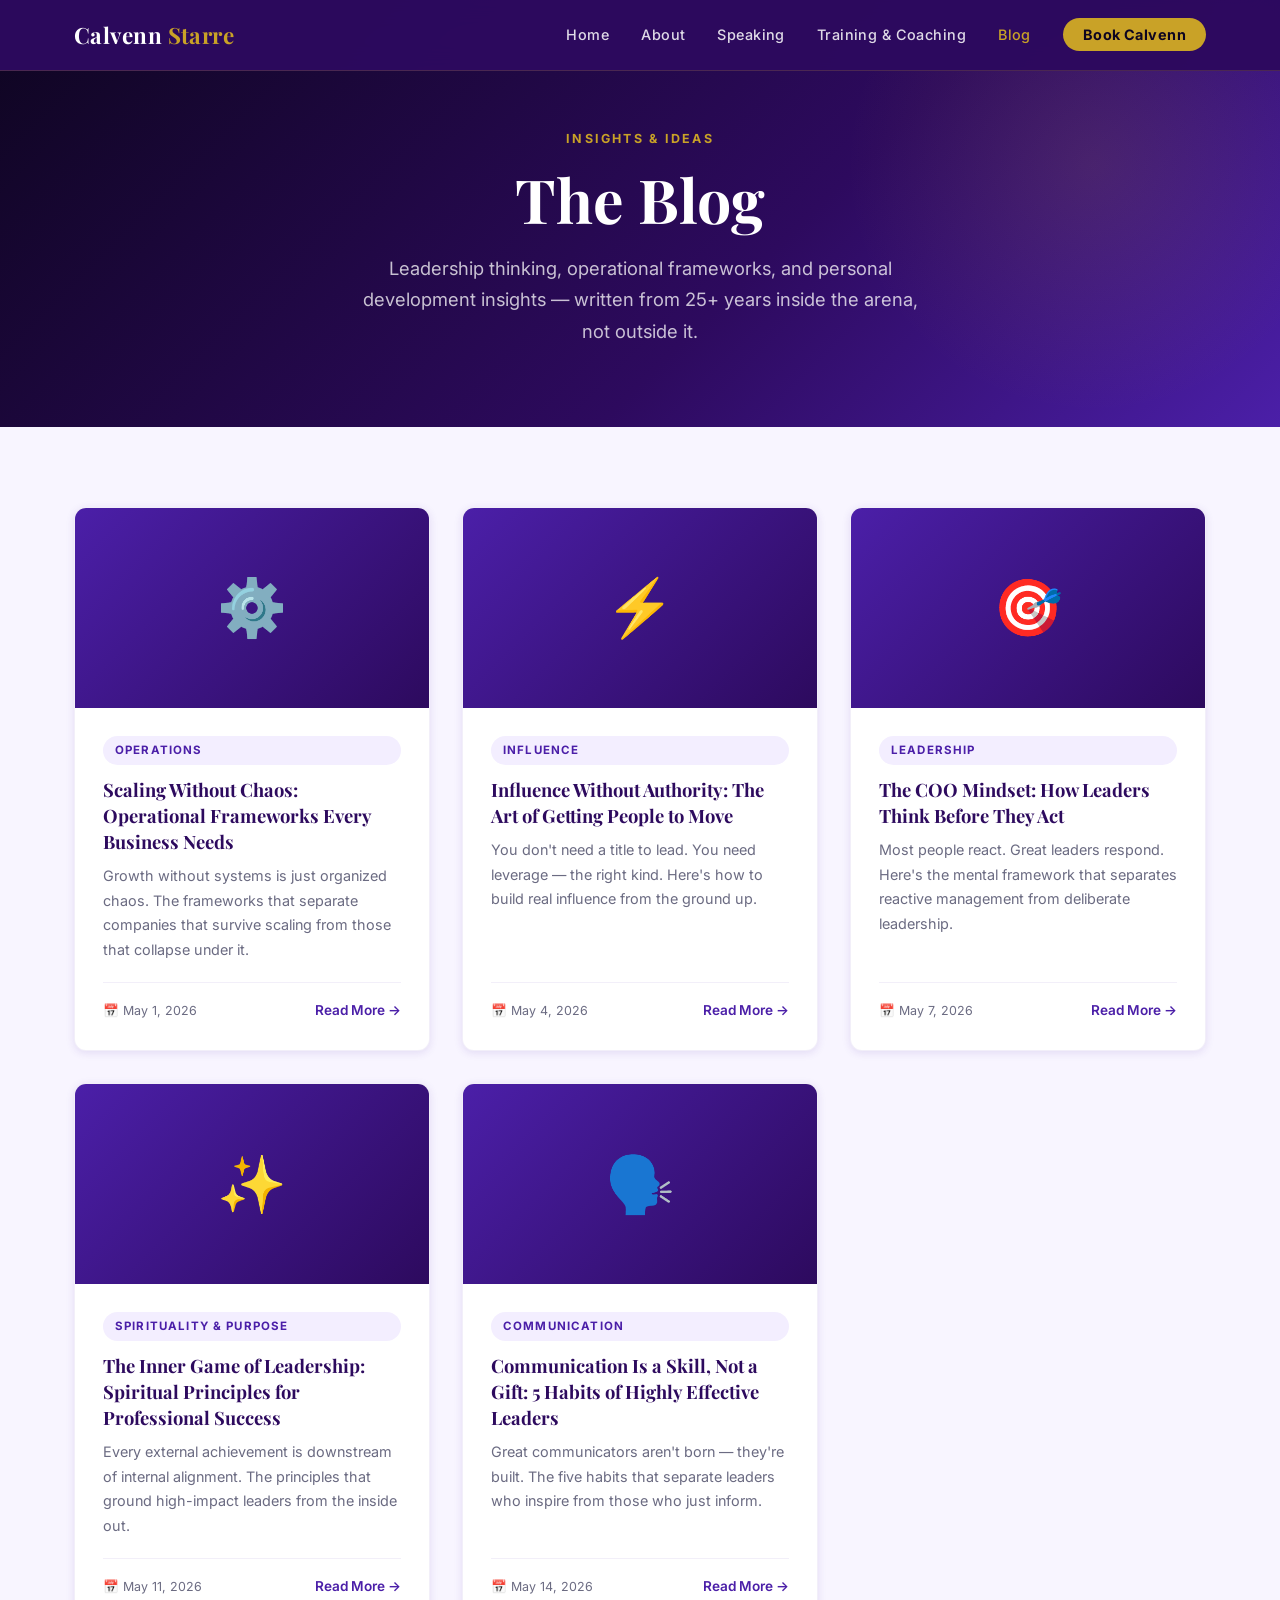
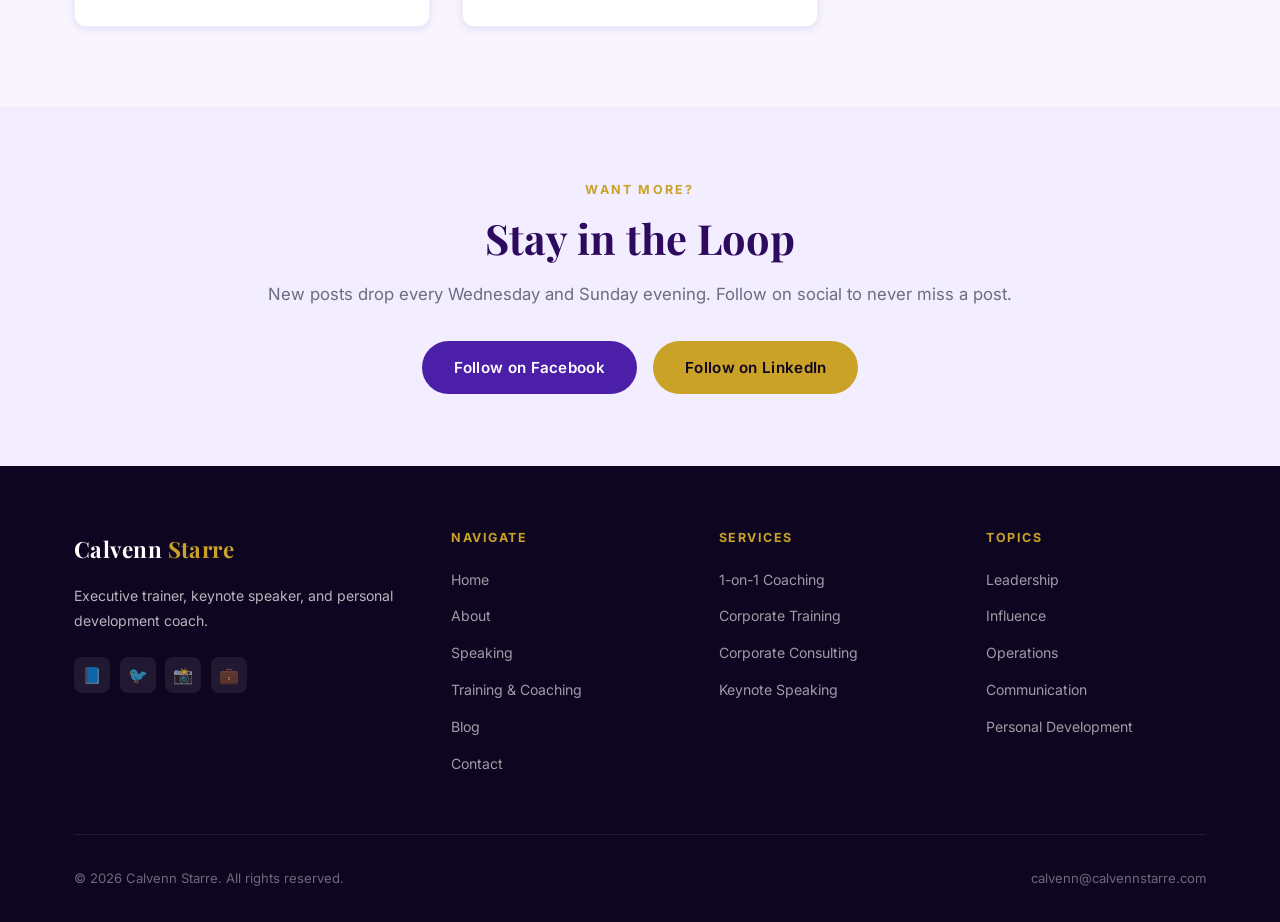
==== blog/index.html @ dfe0d77c "Initial build: Calvenn Starre personal website — royal purple theme, 6 pages + 5 blog posts" ====
<!DOCTYPE html>
<html lang="en">
<head>
  <meta charset="UTF-8" />
  <meta name="viewport" content="width=device-width, initial-scale=1.0" />
  <title>Blog — Calvenn Starre</title>
  <meta name="description" content="Leadership insights, operational thinking, and personal development frameworks from Calvenn Starre — written for people serious about growth." />
  <link rel="preconnect" href="https://fonts.googleapis.com" />
  <link href="https://fonts.googleapis.com/css2?family=Playfair+Display:ital,wght@0,600;0,700;1,500&family=Inter:wght@400;500;600;700&display=swap" rel="stylesheet" />
  <link rel="stylesheet" href="../css/style.css" />
</head>
<body>

<nav>
  <div class="nav-inner">
    <a href="../index.html" class="nav-logo">Calvenn <span>Starre</span></a>
    <ul class="nav-links">
      <li><a href="../index.html">Home</a></li>
      <li><a href="../about.html">About</a></li>
      <li><a href="../speaking.html">Speaking</a></li>
      <li><a href="../training.html">Training & Coaching</a></li>
      <li><a href="index.html" class="active">Blog</a></li>
      <li><a href="../contact.html" class="nav-cta">Book Calvenn</a></li>
    </ul>
    <button class="hamburger" aria-label="Menu"><span></span><span></span><span></span></button>
  </div>
</nav>

<div class="page-hero">
  <div class="container">
    <span class="section-label">Insights & Ideas</span>
    <h1>The Blog</h1>
    <p>Leadership thinking, operational frameworks, and personal development insights — written from 25+ years inside the arena, not outside it.</p>
  </div>
</div>

<section class="blog-section">
  <div class="container">
    <div class="grid-3">

      <div class="blog-card">
        <div class="blog-card-img">⚙️</div>
        <div class="blog-card-body">
          <span class="blog-tag">Operations</span>
          <h3>Scaling Without Chaos: Operational Frameworks Every Business Needs</h3>
          <p>Growth without systems is just organized chaos. The frameworks that separate companies that survive scaling from those that collapse under it.</p>
          <div class="blog-meta">
            <span>📅 May 1, 2026</span>
            <a href="scaling-without-chaos.html" class="read-more">Read More →</a>
          </div>
        </div>
      </div>

      <div class="blog-card">
        <div class="blog-card-img">⚡</div>
        <div class="blog-card-body">
          <span class="blog-tag">Influence</span>
          <h3>Influence Without Authority: The Art of Getting People to Move</h3>
          <p>You don't need a title to lead. You need leverage — the right kind. Here's how to build real influence from the ground up.</p>
          <div class="blog-meta">
            <span>📅 May 4, 2026</span>
            <a href="influence-without-authority.html" class="read-more">Read More →</a>
          </div>
        </div>
      </div>

      <div class="blog-card">
        <div class="blog-card-img">🎯</div>
        <div class="blog-card-body">
          <span class="blog-tag">Leadership</span>
          <h3>The COO Mindset: How Leaders Think Before They Act</h3>
          <p>Most people react. Great leaders respond. Here's the mental framework that separates reactive management from deliberate leadership.</p>
          <div class="blog-meta">
            <span>📅 May 7, 2026</span>
            <a href="coo-mindset.html" class="read-more">Read More →</a>
          </div>
        </div>
      </div>

      <div class="blog-card">
        <div class="blog-card-img">✨</div>
        <div class="blog-card-body">
          <span class="blog-tag">Spirituality & Purpose</span>
          <h3>The Inner Game of Leadership: Spiritual Principles for Professional Success</h3>
          <p>Every external achievement is downstream of internal alignment. The principles that ground high-impact leaders from the inside out.</p>
          <div class="blog-meta">
            <span>📅 May 11, 2026</span>
            <a href="inner-game-leadership.html" class="read-more">Read More →</a>
          </div>
        </div>
      </div>

      <div class="blog-card">
        <div class="blog-card-img">🗣️</div>
        <div class="blog-card-body">
          <span class="blog-tag">Communication</span>
          <h3>Communication Is a Skill, Not a Gift: 5 Habits of Highly Effective Leaders</h3>
          <p>Great communicators aren't born — they're built. The five habits that separate leaders who inspire from those who just inform.</p>
          <div class="blog-meta">
            <span>📅 May 14, 2026</span>
            <a href="communication-skill-not-gift.html" class="read-more">Read More →</a>
          </div>
        </div>
      </div>

    </div>
  </div>
</section>

<!-- CTA -->
<section class="cta-section">
  <div class="container">
    <span class="section-label">Want More?</span>
    <h2>Stay in the Loop</h2>
    <p>New posts drop every Wednesday and Sunday evening. Follow on social to never miss a post.</p>
    <div style="display:flex; gap:1rem; justify-content:center; flex-wrap:wrap;">
      <a href="https://facebook.com/calvennstarre" target="_blank" rel="noopener" class="btn btn-purple">Follow on Facebook</a>
      <a href="https://linkedin.com/in/calvennstarre" target="_blank" rel="noopener" class="btn btn-primary">Follow on LinkedIn</a>
    </div>
  </div>
</section>

<footer>
  <div class="container">
    <div class="footer-inner">
      <div class="footer-brand">
        <a href="../index.html" class="nav-logo">Calvenn <span>Starre</span></a>
        <p>Executive trainer, keynote speaker, and personal development coach.</p>
        <div class="footer-social">
          <a href="https://facebook.com/calvennstarre" target="_blank" rel="noopener">📘</a>
          <a href="https://x.com/calvenn" target="_blank" rel="noopener">🐦</a>
          <a href="https://instagram.com/calvennstarre" target="_blank" rel="noopener">📸</a>
          <a href="https://linkedin.com/in/calvennstarre" target="_blank" rel="noopener">💼</a>
        </div>
      </div>
      <div class="footer-col">
        <h5>Navigate</h5>
        <ul>
          <li><a href="../index.html">Home</a></li>
          <li><a href="../about.html">About</a></li>
          <li><a href="../speaking.html">Speaking</a></li>
          <li><a href="../training.html">Training & Coaching</a></li>
          <li><a href="index.html">Blog</a></li>
          <li><a href="../contact.html">Contact</a></li>
        </ul>
      </div>
      <div class="footer-col">
        <h5>Services</h5>
        <ul>
          <li><a href="../training.html">1-on-1 Coaching</a></li>
          <li><a href="../training.html">Corporate Training</a></li>
          <li><a href="../training.html">Corporate Consulting</a></li>
          <li><a href="../speaking.html">Keynote Speaking</a></li>
        </ul>
      </div>
      <div class="footer-col">
        <h5>Topics</h5>
        <ul>
          <li><a href="../speaking.html">Leadership</a></li>
          <li><a href="../speaking.html">Influence</a></li>
          <li><a href="../speaking.html">Operations</a></li>
          <li><a href="../speaking.html">Communication</a></li>
          <li><a href="../speaking.html">Personal Development</a></li>
        </ul>
      </div>
    </div>
    <div class="footer-bottom">
      <span>© 2026 Calvenn Starre. All rights reserved.</span>
      <span>calvenn@calvennstarre.com</span>
    </div>
  </div>
</footer>

<script src="../js/main.js"></script>
</body>
</html>
---- css/style.css ----
/* ================================================
   CALVENN STARRE — Personal Website
   Theme: Royal Purple + Gold
   ================================================ */

:root {
  --purple-deep:   #2D0A5E;
  --purple-royal:  #4B1FA8;
  --purple-mid:    #6B35C8;
  --purple-light:  #9B6EE8;
  --purple-pale:   #F3EEFF;
  --gold:          #C9A227;
  --gold-light:    #E8C84A;
  --dark:          #0E0520;
  --charcoal:      #2C2C3E;
  --gray:          #6B6B82;
  --light-gray:    #F8F5FF;
  --white:         #FFFFFF;
  --font-heading:  'Playfair Display', Georgia, serif;
  --font-body:     'Inter', 'Segoe UI', sans-serif;
  --shadow-sm:     0 2px 8px rgba(75,31,168,0.12);
  --shadow-md:     0 8px 32px rgba(75,31,168,0.18);
  --shadow-lg:     0 16px 56px rgba(75,31,168,0.22);
  --radius:        12px;
  --transition:    all 0.3s ease;
}

*, *::before, *::after { box-sizing: border-box; margin: 0; padding: 0; }

html { scroll-behavior: smooth; }

body {
  font-family: var(--font-body);
  color: var(--charcoal);
  background: var(--white);
  line-height: 1.7;
  font-size: 16px;
}

img { max-width: 100%; height: auto; display: block; }
a { color: var(--purple-royal); text-decoration: none; transition: var(--transition); }
a:hover { color: var(--gold); }

/* ── TYPOGRAPHY ──────────────────────────────── */
h1,h2,h3,h4,h5 {
  font-family: var(--font-heading);
  line-height: 1.25;
  color: var(--purple-deep);
}
h1 { font-size: clamp(2.2rem, 5vw, 3.8rem); }
h2 { font-size: clamp(1.8rem, 3.5vw, 2.6rem); }
h3 { font-size: clamp(1.2rem, 2.5vw, 1.6rem); }
h4 { font-size: 1.15rem; }

.section-label {
  font-size: 0.78rem;
  font-weight: 700;
  letter-spacing: 0.18em;
  text-transform: uppercase;
  color: var(--gold);
  display: block;
  margin-bottom: 0.75rem;
}

.section-title {
  margin-bottom: 1rem;
}

.section-subtitle {
  font-size: 1.1rem;
  color: var(--gray);
  max-width: 620px;
  margin: 0 auto 3rem;
}

/* ── LAYOUT ──────────────────────────────────── */
.container {
  max-width: 1180px;
  margin: 0 auto;
  padding: 0 1.5rem;
}

section { padding: 5rem 0; }

.text-center { text-align: center; }
.text-white { color: var(--white) !important; }
.text-gold { color: var(--gold) !important; }

/* ── BUTTONS ─────────────────────────────────── */
.btn {
  display: inline-flex;
  align-items: center;
  gap: 0.5rem;
  padding: 0.85rem 2rem;
  border-radius: 50px;
  font-weight: 600;
  font-size: 0.95rem;
  cursor: pointer;
  border: none;
  transition: var(--transition);
  text-decoration: none;
  letter-spacing: 0.02em;
}

.btn-primary {
  background: var(--gold);
  color: var(--dark);
}
.btn-primary:hover {
  background: var(--gold-light);
  color: var(--dark);
  transform: translateY(-2px);
  box-shadow: 0 6px 24px rgba(201,162,39,0.4);
}

.btn-outline {
  background: transparent;
  color: var(--white);
  border: 2px solid var(--white);
}
.btn-outline:hover {
  background: var(--white);
  color: var(--purple-royal);
  transform: translateY(-2px);
}

.btn-purple {
  background: var(--purple-royal);
  color: var(--white);
}
.btn-purple:hover {
  background: var(--purple-deep);
  color: var(--white);
  transform: translateY(-2px);
  box-shadow: var(--shadow-md);
}

/* ── NAV ─────────────────────────────────────── */
nav {
  position: fixed;
  top: 0; left: 0; right: 0;
  z-index: 1000;
  background: rgba(45, 10, 94, 0.97);
  backdrop-filter: blur(12px);
  border-bottom: 1px solid rgba(201,162,39,0.2);
  transition: var(--transition);
}

.nav-inner {
  display: flex;
  align-items: center;
  justify-content: space-between;
  padding: 1rem 1.5rem;
  max-width: 1180px;
  margin: 0 auto;
}

.nav-logo {
  font-family: var(--font-heading);
  font-size: 1.4rem;
  color: var(--white);
  font-weight: 700;
  letter-spacing: 0.02em;
}
.nav-logo span { color: var(--gold); }

.nav-links {
  display: flex;
  align-items: center;
  gap: 2rem;
  list-style: none;
}

.nav-links a {
  color: rgba(255,255,255,0.85);
  font-size: 0.9rem;
  font-weight: 500;
  letter-spacing: 0.03em;
  transition: var(--transition);
}
.nav-links a:hover, .nav-links a.active { color: var(--gold); }

.nav-cta {
  background: var(--gold);
  color: var(--dark) !important;
  padding: 0.5rem 1.25rem;
  border-radius: 50px;
  font-weight: 700 !important;
}
.nav-cta:hover {
  background: var(--gold-light) !important;
  color: var(--dark) !important;
}

.hamburger {
  display: none;
  flex-direction: column;
  gap: 5px;
  cursor: pointer;
  background: none;
  border: none;
  padding: 4px;
}
.hamburger span {
  display: block;
  width: 24px;
  height: 2px;
  background: var(--white);
  border-radius: 2px;
  transition: var(--transition);
}

/* ── HERO ────────────────────────────────────── */
.hero {
  background: linear-gradient(135deg, var(--dark) 0%, var(--purple-deep) 40%, var(--purple-royal) 100%);
  min-height: 100vh;
  display: flex;
  align-items: center;
  position: relative;
  overflow: hidden;
  padding-top: 80px;
}

.hero::before {
  content: '';
  position: absolute;
  top: -30%;
  right: -10%;
  width: 600px;
  height: 600px;
  background: radial-gradient(circle, rgba(201,162,39,0.15) 0%, transparent 70%);
  pointer-events: none;
}

.hero::after {
  content: '';
  position: absolute;
  bottom: -20%;
  left: -5%;
  width: 400px;
  height: 400px;
  background: radial-gradient(circle, rgba(155,110,232,0.2) 0%, transparent 70%);
  pointer-events: none;
}

.hero-inner {
  display: grid;
  grid-template-columns: 1fr 1fr;
  gap: 4rem;
  align-items: center;
  padding: 4rem 0;
}

.hero-tag {
  display: inline-flex;
  align-items: center;
  gap: 0.5rem;
  background: rgba(201,162,39,0.15);
  border: 1px solid rgba(201,162,39,0.4);
  color: var(--gold);
  font-size: 0.8rem;
  font-weight: 600;
  letter-spacing: 0.12em;
  text-transform: uppercase;
  padding: 0.4rem 1rem;
  border-radius: 50px;
  margin-bottom: 1.5rem;
}

.hero h1 {
  color: var(--white);
  margin-bottom: 0.5rem;
}

.hero-subtitle {
  font-family: var(--font-heading);
  font-size: clamp(1.1rem, 2vw, 1.4rem);
  color: var(--gold);
  margin-bottom: 1.5rem;
  font-style: italic;
}

.hero p {
  color: rgba(255,255,255,0.8);
  font-size: 1.1rem;
  margin-bottom: 2.5rem;
  max-width: 520px;
}

.hero-buttons {
  display: flex;
  gap: 1rem;
  flex-wrap: wrap;
}

.hero-image {
  display: flex;
  justify-content: center;
  align-items: center;
}

.hero-avatar {
  width: 380px;
  height: 460px;
  border-radius: 24px;
  background: linear-gradient(135deg, var(--purple-mid), var(--purple-deep));
  border: 3px solid rgba(201,162,39,0.4);
  display: flex;
  align-items: center;
  justify-content: center;
  position: relative;
  box-shadow: var(--shadow-lg);
}

.hero-avatar-placeholder {
  font-family: var(--font-heading);
  font-size: 6rem;
  color: rgba(255,255,255,0.15);
  font-weight: 700;
  letter-spacing: -0.05em;
}

.hero-stats {
  display: flex;
  gap: 2rem;
  margin-top: 3rem;
  padding-top: 2rem;
  border-top: 1px solid rgba(255,255,255,0.12);
}

.stat-item { text-align: center; }
.stat-number {
  font-family: var(--font-heading);
  font-size: 2rem;
  font-weight: 700;
  color: var(--gold);
  line-height: 1;
}
.stat-label {
  font-size: 0.78rem;
  color: rgba(255,255,255,0.6);
  text-transform: uppercase;
  letter-spacing: 0.08em;
  margin-top: 0.3rem;
}

/* ── PAGE HERO (inner pages) ─────────────────── */
.page-hero {
  background: linear-gradient(135deg, var(--dark) 0%, var(--purple-deep) 60%, var(--purple-royal) 100%);
  padding: 8rem 0 5rem;
  text-align: center;
  position: relative;
  overflow: hidden;
}

.page-hero::before {
  content: '';
  position: absolute;
  top: -20%; right: -5%;
  width: 500px; height: 500px;
  background: radial-gradient(circle, rgba(201,162,39,0.12) 0%, transparent 70%);
  pointer-events: none;
}

.page-hero h1 { color: var(--white); margin-bottom: 1rem; }
.page-hero p { color: rgba(255,255,255,0.75); font-size: 1.15rem; max-width: 580px; margin: 0 auto; }

/* ── CARDS ───────────────────────────────────── */
.card {
  background: var(--white);
  border-radius: var(--radius);
  box-shadow: var(--shadow-sm);
  padding: 2.5rem;
  border: 1px solid rgba(75,31,168,0.08);
  transition: var(--transition);
}
.card:hover {
  box-shadow: var(--shadow-md);
  transform: translateY(-4px);
  border-color: rgba(201,162,39,0.25);
}

.card-icon {
  width: 56px; height: 56px;
  background: var(--purple-pale);
  border-radius: 14px;
  display: flex;
  align-items: center;
  justify-content: center;
  font-size: 1.6rem;
  margin-bottom: 1.25rem;
}

/* ── GRID LAYOUTS ────────────────────────────── */
.grid-2 { display: grid; grid-template-columns: repeat(2, 1fr); gap: 2rem; }
.grid-3 { display: grid; grid-template-columns: repeat(3, 1fr); gap: 2rem; }
.grid-4 { display: grid; grid-template-columns: repeat(4, 1fr); gap: 1.5rem; }

/* ── ABOUT SECTION (home) ────────────────────── */
.about-section {
  background: var(--white);
}

.about-inner {
  display: grid;
  grid-template-columns: 1fr 1.3fr;
  gap: 5rem;
  align-items: center;
}

.about-image-wrap {
  position: relative;
}

.about-img-box {
  width: 100%;
  aspect-ratio: 4/5;
  background: linear-gradient(135deg, var(--purple-pale), rgba(75,31,168,0.12));
  border-radius: 20px;
  border: 2px solid rgba(75,31,168,0.12);
  display: flex;
  align-items: center;
  justify-content: center;
  font-size: 5rem;
  color: var(--purple-light);
}

.about-badge {
  position: absolute;
  bottom: -1rem;
  right: -1rem;
  background: var(--purple-royal);
  color: var(--white);
  padding: 1rem 1.5rem;
  border-radius: var(--radius);
  box-shadow: var(--shadow-md);
  text-align: center;
}
.about-badge strong { display: block; font-size: 1.5rem; color: var(--gold); }
.about-badge span { font-size: 0.78rem; opacity: 0.85; }

.about-content p { margin-bottom: 1.25rem; color: var(--gray); }

.credential-list {
  list-style: none;
  display: grid;
  grid-template-columns: 1fr 1fr;
  gap: 0.75rem;
  margin: 1.5rem 0 2rem;
}
.credential-list li {
  display: flex;
  align-items: center;
  gap: 0.5rem;
  font-size: 0.9rem;
  color: var(--charcoal);
  font-weight: 500;
}
.credential-list li::before {
  content: '✦';
  color: var(--gold);
  font-size: 0.7rem;
  flex-shrink: 0;
}

/* ── TOPICS ──────────────────────────────────── */
.topics-section {
  background: var(--light-gray);
}

.topic-card {
  background: var(--white);
  border-radius: var(--radius);
  padding: 2rem;
  text-align: center;
  box-shadow: var(--shadow-sm);
  border: 1px solid rgba(75,31,168,0.07);
  transition: var(--transition);
}
.topic-card:hover {
  box-shadow: var(--shadow-md);
  transform: translateY(-4px);
  border-color: var(--gold);
}
.topic-card .topic-icon {
  font-size: 2.5rem;
  margin-bottom: 1rem;
}
.topic-card h4 {
  color: var(--purple-deep);
  margin-bottom: 0.5rem;
}
.topic-card p {
  font-size: 0.88rem;
  color: var(--gray);
}

/* ── SERVICES ────────────────────────────────── */
.services-section {
  background: var(--white);
}

.service-card {
  border: 2px solid rgba(75,31,168,0.1);
  border-radius: 16px;
  padding: 2.5rem;
  transition: var(--transition);
  position: relative;
  overflow: hidden;
}
.service-card::before {
  content: '';
  position: absolute;
  top: 0; left: 0; right: 0;
  height: 4px;
  background: linear-gradient(90deg, var(--purple-royal), var(--gold));
  transform: scaleX(0);
  transition: var(--transition);
}
.service-card:hover::before { transform: scaleX(1); }
.service-card:hover {
  border-color: rgba(201,162,39,0.3);
  box-shadow: var(--shadow-md);
  transform: translateY(-4px);
}

.service-icon { font-size: 2.8rem; margin-bottom: 1.25rem; }
.service-card h3 { color: var(--purple-deep); margin-bottom: 0.75rem; }
.service-card p { color: var(--gray); margin-bottom: 1.25rem; font-size: 0.95rem; }

.service-list {
  list-style: none;
  display: flex;
  flex-direction: column;
  gap: 0.4rem;
}
.service-list li {
  font-size: 0.88rem;
  color: var(--charcoal);
  display: flex;
  align-items: center;
  gap: 0.5rem;
}
.service-list li::before {
  content: '→';
  color: var(--gold);
  font-weight: 700;
}

/* ── TESTIMONIALS ────────────────────────────── */
.testimonials-section {
  background: linear-gradient(135deg, var(--purple-deep) 0%, var(--purple-royal) 100%);
  position: relative;
  overflow: hidden;
}

.testimonials-section::before {
  content: '';
  position: absolute;
  top: -30%; right: -5%;
  width: 500px; height: 500px;
  background: radial-gradient(circle, rgba(201,162,39,0.1) 0%, transparent 70%);
  pointer-events: none;
}

.testimonials-section .section-title { color: var(--white); }
.testimonials-section .section-subtitle { color: rgba(255,255,255,0.65); }

.testimonial-card {
  background: rgba(255,255,255,0.08);
  border: 1px solid rgba(255,255,255,0.15);
  border-radius: var(--radius);
  padding: 2rem;
  backdrop-filter: blur(8px);
}

.testimonial-quote {
  font-size: 3rem;
  line-height: 1;
  color: var(--gold);
  opacity: 0.6;
  font-family: Georgia, serif;
  margin-bottom: 0.5rem;
}

.testimonial-text {
  color: rgba(255,255,255,0.88);
  font-style: italic;
  font-size: 1rem;
  line-height: 1.75;
  margin-bottom: 1.5rem;
}

.testimonial-author {
  display: flex;
  align-items: center;
  gap: 0.75rem;
}

.author-avatar {
  width: 44px; height: 44px;
  border-radius: 50%;
  background: linear-gradient(135deg, var(--gold), var(--gold-light));
  display: flex;
  align-items: center;
  justify-content: center;
  font-weight: 700;
  color: var(--dark);
  font-size: 1rem;
  flex-shrink: 0;
}

.author-name {
  font-weight: 600;
  color: var(--white);
  font-size: 0.9rem;
}
.author-title {
  font-size: 0.78rem;
  color: rgba(255,255,255,0.55);
}

/* ── CTA BAND ─────────────────────────────────── */
.cta-section {
  background: var(--purple-pale);
  text-align: center;
  padding: 4.5rem 0;
}
.cta-section h2 { color: var(--purple-deep); margin-bottom: 1rem; }
.cta-section p { color: var(--gray); margin-bottom: 2rem; font-size: 1.05rem; }

/* ── BLOG ────────────────────────────────────── */
.blog-section { background: var(--light-gray); }

.blog-card {
  background: var(--white);
  border-radius: var(--radius);
  overflow: hidden;
  box-shadow: var(--shadow-sm);
  border: 1px solid rgba(75,31,168,0.07);
  transition: var(--transition);
  display: flex;
  flex-direction: column;
}
.blog-card:hover {
  box-shadow: var(--shadow-md);
  transform: translateY(-4px);
}

.blog-card-img {
  height: 200px;
  background: linear-gradient(135deg, var(--purple-royal), var(--purple-deep));
  display: flex;
  align-items: center;
  justify-content: center;
  font-size: 3.5rem;
  flex-shrink: 0;
}

.blog-card-body {
  padding: 1.75rem;
  flex: 1;
  display: flex;
  flex-direction: column;
}

.blog-tag {
  display: inline-block;
  background: var(--purple-pale);
  color: var(--purple-royal);
  font-size: 0.72rem;
  font-weight: 700;
  letter-spacing: 0.1em;
  text-transform: uppercase;
  padding: 0.3rem 0.75rem;
  border-radius: 50px;
  margin-bottom: 0.75rem;
}

.blog-card h3 {
  font-size: 1.15rem;
  color: var(--purple-deep);
  margin-bottom: 0.6rem;
  line-height: 1.4;
}

.blog-card p {
  font-size: 0.9rem;
  color: var(--gray);
  flex: 1;
  margin-bottom: 1.25rem;
}

.blog-meta {
  display: flex;
  align-items: center;
  justify-content: space-between;
  font-size: 0.78rem;
  color: var(--gray);
  border-top: 1px solid rgba(75,31,168,0.07);
  padding-top: 1rem;
}

.read-more {
  color: var(--purple-royal);
  font-weight: 600;
  font-size: 0.85rem;
  display: inline-flex;
  align-items: center;
  gap: 0.3rem;
}
.read-more:hover { color: var(--gold); }

/* ── BLOG POST PAGE ──────────────────────────── */
.post-content {
  max-width: 760px;
  margin: 0 auto;
  padding: 4rem 1.5rem;
}
.post-content h2 { color: var(--purple-deep); margin: 2rem 0 0.75rem; font-size: 1.5rem; }
.post-content h3 { color: var(--purple-mid); margin: 1.75rem 0 0.6rem; font-size: 1.2rem; }
.post-content p { color: var(--charcoal); margin-bottom: 1.25rem; line-height: 1.8; }
.post-content ul, .post-content ol { margin: 1rem 0 1.5rem 1.5rem; color: var(--charcoal); }
.post-content li { margin-bottom: 0.5rem; line-height: 1.75; }
.post-content blockquote {
  border-left: 4px solid var(--gold);
  background: var(--purple-pale);
  padding: 1.25rem 1.5rem;
  margin: 2rem 0;
  border-radius: 0 var(--radius) var(--radius) 0;
  font-style: italic;
  color: var(--purple-deep);
}

.post-header {
  max-width: 760px;
  margin: 0 auto;
}

.post-meta {
  display: flex;
  align-items: center;
  gap: 1rem;
  font-size: 0.85rem;
  color: rgba(255,255,255,0.65);
  margin-top: 1rem;
  flex-wrap: wrap;
}

/* ── CONTACT ─────────────────────────────────── */
.contact-section { background: var(--white); }

.contact-inner {
  display: grid;
  grid-template-columns: 1fr 1.4fr;
  gap: 4rem;
  align-items: start;
}

.contact-info h3 {
  color: var(--purple-deep);
  margin-bottom: 1rem;
}
.contact-info p { color: var(--gray); margin-bottom: 2rem; }

.contact-item {
  display: flex;
  align-items: flex-start;
  gap: 1rem;
  margin-bottom: 1.5rem;
}

.contact-item-icon {
  width: 44px; height: 44px;
  background: var(--purple-pale);
  border-radius: 10px;
  display: flex;
  align-items: center;
  justify-content: center;
  font-size: 1.2rem;
  flex-shrink: 0;
}

.contact-item-text strong {
  display: block;
  font-size: 0.78rem;
  text-transform: uppercase;
  letter-spacing: 0.1em;
  color: var(--gray);
  margin-bottom: 0.2rem;
}
.contact-item-text span { color: var(--charcoal); font-size: 0.95rem; }

.social-links {
  display: flex;
  gap: 0.75rem;
  margin-top: 2rem;
  flex-wrap: wrap;
}

.social-link {
  width: 42px; height: 42px;
  background: var(--purple-pale);
  border-radius: 10px;
  display: flex;
  align-items: center;
  justify-content: center;
  font-size: 1.15rem;
  color: var(--purple-royal);
  transition: var(--transition);
  text-decoration: none;
}
.social-link:hover {
  background: var(--purple-royal);
  color: var(--white);
  transform: translateY(-3px);
}

.contact-form {
  background: var(--light-gray);
  padding: 2.5rem;
  border-radius: 16px;
  border: 1px solid rgba(75,31,168,0.08);
}

.form-group { margin-bottom: 1.25rem; }

.form-group label {
  display: block;
  font-size: 0.85rem;
  font-weight: 600;
  color: var(--charcoal);
  margin-bottom: 0.5rem;
}

.form-group input,
.form-group select,
.form-group textarea {
  width: 100%;
  padding: 0.85rem 1rem;
  border: 2px solid rgba(75,31,168,0.12);
  border-radius: 8px;
  font-family: var(--font-body);
  font-size: 0.95rem;
  color: var(--charcoal);
  background: var(--white);
  transition: var(--transition);
  outline: none;
}

.form-group input:focus,
.form-group select:focus,
.form-group textarea:focus {
  border-color: var(--purple-royal);
  box-shadow: 0 0 0 3px rgba(75,31,168,0.1);
}

.form-group textarea { resize: vertical; min-height: 130px; }

/* ── FOOTER ──────────────────────────────────── */
footer {
  background: var(--dark);
  color: rgba(255,255,255,0.7);
  padding: 4rem 0 2rem;
}

.footer-inner {
  display: grid;
  grid-template-columns: 1.5fr 1fr 1fr 1fr;
  gap: 3rem;
  margin-bottom: 3rem;
}

.footer-brand .nav-logo {
  margin-bottom: 1rem;
  display: inline-block;
}
.footer-brand p {
  font-size: 0.88rem;
  line-height: 1.75;
  margin-bottom: 1.5rem;
}

.footer-social {
  display: flex;
  gap: 0.6rem;
}
.footer-social a {
  width: 36px; height: 36px;
  background: rgba(255,255,255,0.08);
  border-radius: 8px;
  display: flex;
  align-items: center;
  justify-content: center;
  color: rgba(255,255,255,0.65);
  font-size: 1rem;
  transition: var(--transition);
}
.footer-social a:hover {
  background: var(--gold);
  color: var(--dark);
}

.footer-col h5 {
  font-family: var(--font-body);
  font-size: 0.78rem;
  font-weight: 700;
  letter-spacing: 0.12em;
  text-transform: uppercase;
  color: var(--gold);
  margin-bottom: 1.25rem;
}

.footer-col ul { list-style: none; }
.footer-col ul li { margin-bottom: 0.6rem; }
.footer-col ul li a {
  color: rgba(255,255,255,0.6);
  font-size: 0.88rem;
  transition: var(--transition);
}
.footer-col ul li a:hover { color: var(--gold); }

.footer-bottom {
  border-top: 1px solid rgba(255,255,255,0.08);
  padding-top: 2rem;
  display: flex;
  align-items: center;
  justify-content: space-between;
  font-size: 0.82rem;
  color: rgba(255,255,255,0.4);
  flex-wrap: wrap;
  gap: 1rem;
}

/* ── UTILITIES ───────────────────────────────── */
.bg-purple { background: linear-gradient(135deg, var(--purple-deep), var(--purple-royal)); }
.bg-light { background: var(--light-gray); }

.divider {
  width: 64px;
  height: 4px;
  background: linear-gradient(90deg, var(--purple-royal), var(--gold));
  border-radius: 2px;
  margin: 1rem auto 2rem;
}
.divider.left { margin-left: 0; }

/* ── RESPONSIVE ──────────────────────────────── */
@media (max-width: 960px) {
  .hero-inner { grid-template-columns: 1fr; text-align: center; }
  .hero-image { display: none; }
  .hero p, .hero-buttons { margin-left: auto; margin-right: auto; }
  .hero-buttons { justify-content: center; }
  .hero-stats { justify-content: center; }

  .about-inner { grid-template-columns: 1fr; }
  .about-image-wrap { display: none; }

  .grid-4 { grid-template-columns: repeat(2, 1fr); }
  .footer-inner { grid-template-columns: 1fr 1fr; }

  .contact-inner { grid-template-columns: 1fr; }
}

@media (max-width: 720px) {
  .grid-2, .grid-3 { grid-template-columns: 1fr; }
  .grid-4 { grid-template-columns: 1fr 1fr; }
  .footer-inner { grid-template-columns: 1fr; }
  .credential-list { grid-template-columns: 1fr; }

  .nav-links { display: none; flex-direction: column; position: absolute; top: 100%; left: 0; right: 0; background: var(--dark); padding: 1.5rem; gap: 1rem; border-top: 1px solid rgba(201,162,39,0.2); }
  .nav-links.open { display: flex; }
  .hamburger { display: flex; }

  section { padding: 3.5rem 0; }
  .page-hero { padding: 6rem 0 3.5rem; }
}

@media (max-width: 480px) {
  .grid-4 { grid-template-columns: 1fr; }
  .hero-stats { flex-direction: column; gap: 1.5rem; }
}
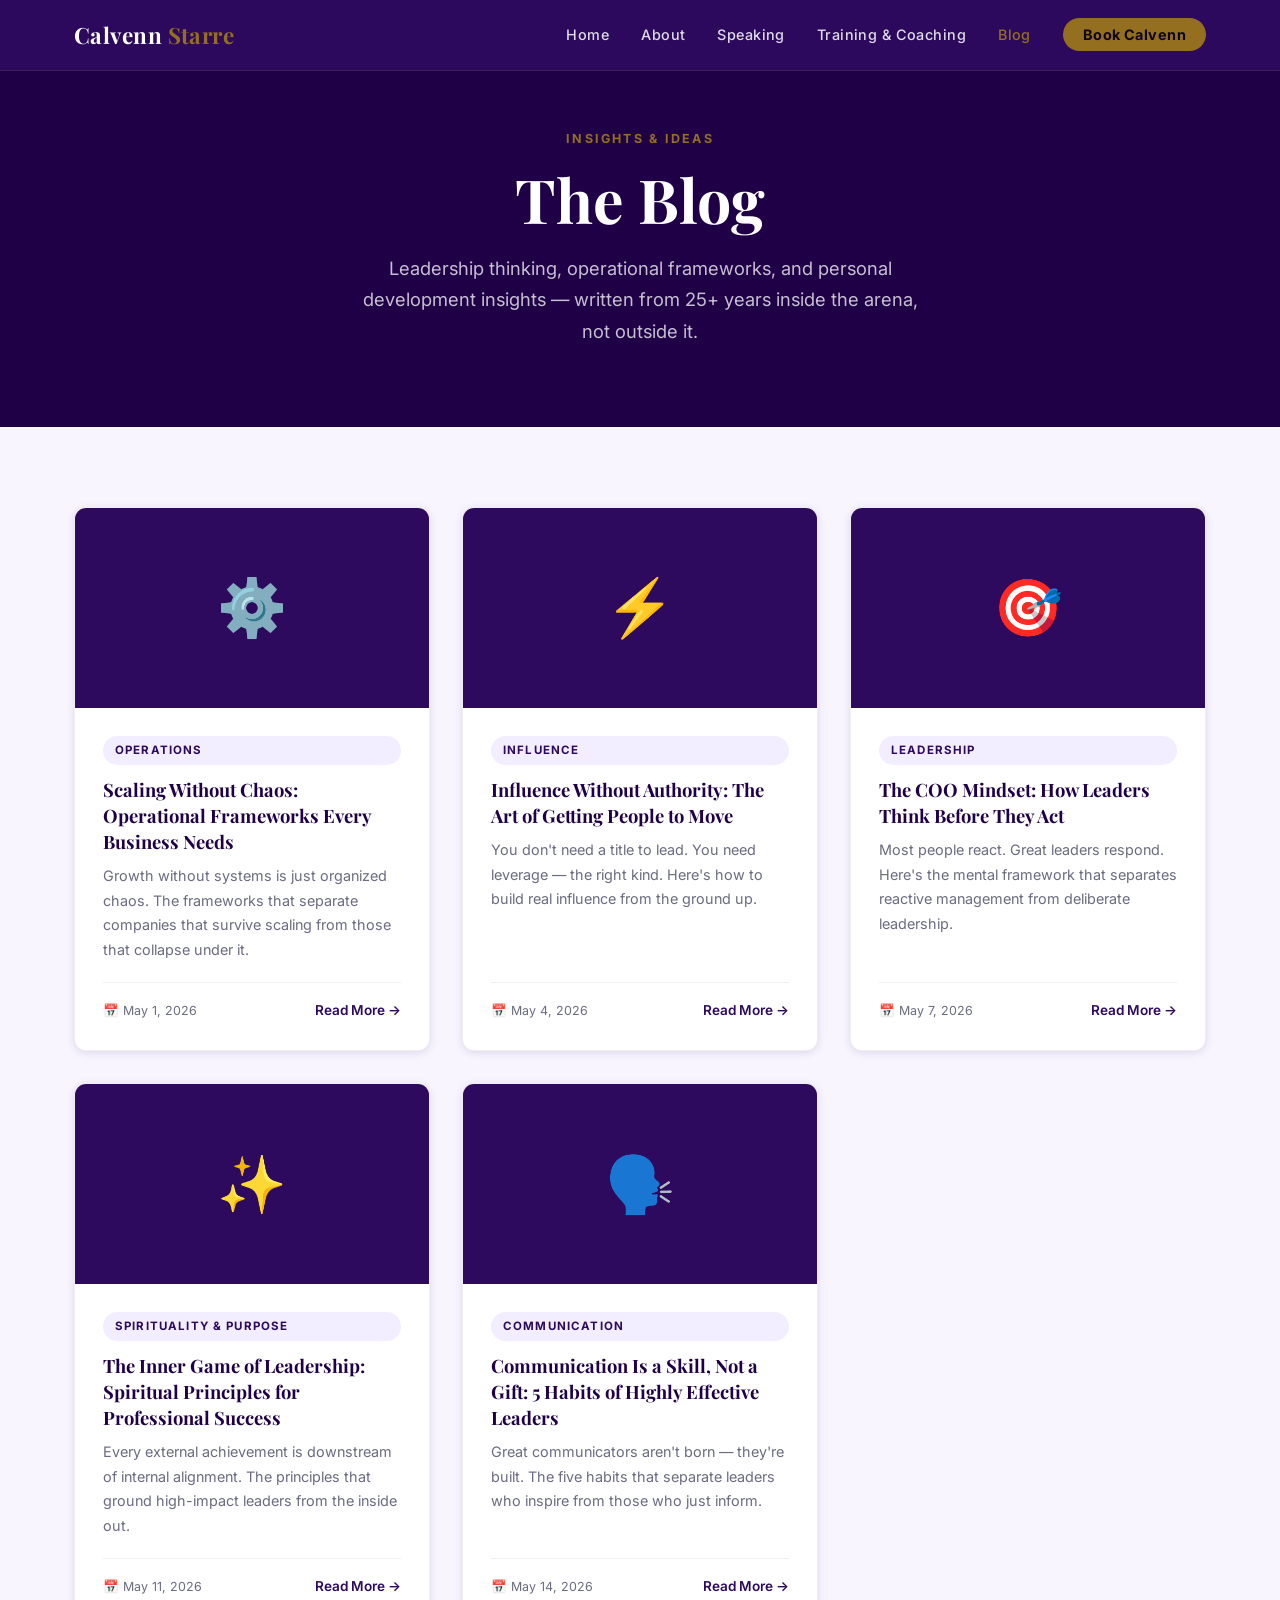
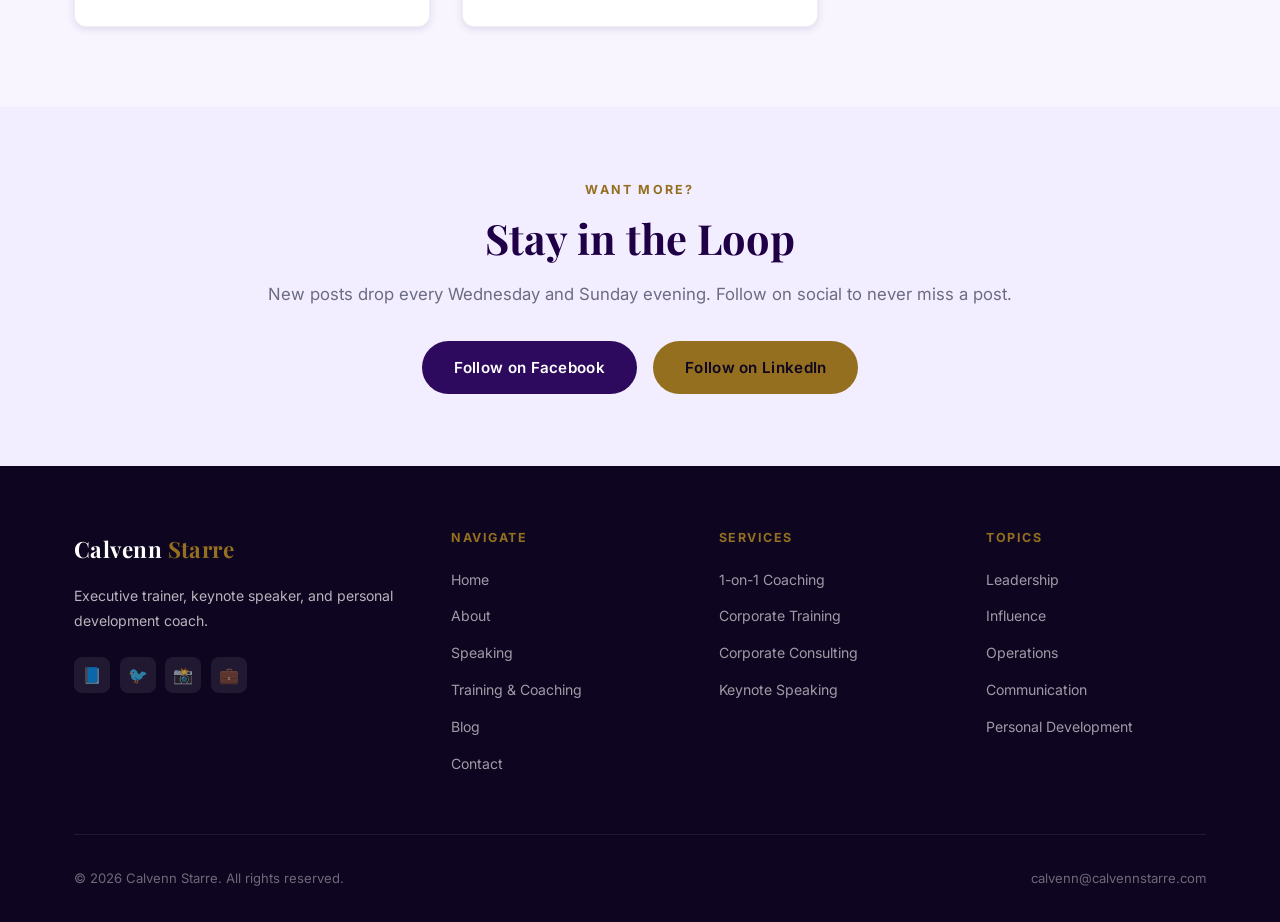
==== commit 675a1fc5: "Update LinkedIn URL and change location to Alachua County, FL on all pages" ====
--- a/blog/index.html
+++ b/blog/index.html
@@ -115,7 +115,7 @@
     <p>New posts drop every Wednesday and Sunday evening. Follow on social to never miss a post.</p>
     <div style="display:flex; gap:1rem; justify-content:center; flex-wrap:wrap;">
       <a href="https://facebook.com/calvennstarre" target="_blank" rel="noopener" class="btn btn-purple">Follow on Facebook</a>
-      <a href="https://linkedin.com/in/calvennstarre" target="_blank" rel="noopener" class="btn btn-primary">Follow on LinkedIn</a>
+      <a href="https://linkedin.com/in/calvenn/" target="_blank" rel="noopener" class="btn btn-primary">Follow on LinkedIn</a>
     </div>
   </div>
 </section>
@@ -130,7 +130,7 @@
           <a href="https://facebook.com/calvennstarre" target="_blank" rel="noopener">📘</a>
           <a href="https://x.com/calvenn" target="_blank" rel="noopener">🐦</a>
           <a href="https://instagram.com/calvennstarre" target="_blank" rel="noopener">📸</a>
-          <a href="https://linkedin.com/in/calvennstarre" target="_blank" rel="noopener">💼</a>
+          <a href="https://linkedin.com/in/calvenn/" target="_blank" rel="noopener">💼</a>
         </div>
       </div>
       <div class="footer-col">
--- a/css/style.css
+++ b/css/style.css
@@ -4,13 +4,13 @@
    ================================================ */
 
 :root {
-  --purple-deep:   #2D0A5E;
-  --purple-royal:  #4B1FA8;
-  --purple-mid:    #6B35C8;
-  --purple-light:  #9B6EE8;
+  --purple-deep:   #1F0047;
+  --purple-royal:  #2D0A5E;
+  --purple-mid:    #4B1FA8;
+  --purple-light:  #6B35C8;
   --purple-pale:   #F3EEFF;
-  --gold:          #C9A227;
-  --gold-light:    #E8C84A;
+  --gold:          #936F1F;
+  --gold-light:    #B8941F;
   --dark:          #0E0520;
   --charcoal:      #2C2C3E;
   --gray:          #6B6B82;
@@ -18,9 +18,9 @@
   --white:         #FFFFFF;
   --font-heading:  'Playfair Display', Georgia, serif;
   --font-body:     'Inter', 'Segoe UI', sans-serif;
-  --shadow-sm:     0 2px 8px rgba(75,31,168,0.12);
-  --shadow-md:     0 8px 32px rgba(75,31,168,0.18);
-  --shadow-lg:     0 16px 56px rgba(75,31,168,0.22);
+  --shadow-sm:     0 2px 8px rgba(45,10,94,0.12);
+  --shadow-md:     0 8px 32px rgba(45,10,94,0.18);
+  --shadow-lg:     0 16px 56px rgba(45,10,94,0.22);
   --radius:        12px;
   --transition:    all 0.3s ease;
 }
@@ -110,7 +110,7 @@
   background: var(--gold-light);
   color: var(--dark);
   transform: translateY(-2px);
-  box-shadow: 0 6px 24px rgba(201,162,39,0.4);
+  box-shadow: 0 6px 24px rgba(147,111,31,0.4);
 }
 
 .btn-outline {
@@ -142,7 +142,7 @@
   z-index: 1000;
   background: rgba(45, 10, 94, 0.97);
   backdrop-filter: blur(12px);
-  border-bottom: 1px solid rgba(201,162,39,0.2);
+  border-bottom: 1px solid rgba(147,111,31,0.2);
   transition: var(--transition);
 }
 
@@ -212,7 +212,7 @@
 
 /* ── HERO ────────────────────────────────────── */
 .hero {
-  background: linear-gradient(135deg, var(--dark) 0%, var(--purple-deep) 40%, var(--purple-royal) 100%);
+  background: var(--purple-deep);
   min-height: 100vh;
   display: flex;
   align-items: center;
@@ -228,7 +228,7 @@
   right: -10%;
   width: 600px;
   height: 600px;
-  background: radial-gradient(circle, rgba(201,162,39,0.15) 0%, transparent 70%);
+  background: transparent;
   pointer-events: none;
 }
 
@@ -239,7 +239,7 @@
   left: -5%;
   width: 400px;
   height: 400px;
-  background: radial-gradient(circle, rgba(155,110,232,0.2) 0%, transparent 70%);
+  background: transparent;
   pointer-events: none;
 }
 
@@ -255,8 +255,8 @@
   display: inline-flex;
   align-items: center;
   gap: 0.5rem;
-  background: rgba(201,162,39,0.15);
-  border: 1px solid rgba(201,162,39,0.4);
+  background: rgba(147,111,31,0.15);
+  border: 1px solid rgba(147,111,31,0.4);
   color: var(--gold);
   font-size: 0.8rem;
   font-weight: 600;
@@ -303,8 +303,8 @@
   width: 380px;
   height: 460px;
   border-radius: 24px;
-  background: linear-gradient(135deg, var(--purple-mid), var(--purple-deep));
-  border: 3px solid rgba(201,162,39,0.4);
+  background: var(--purple-royal);
+  border: 3px solid rgba(147,111,31,0.4);
   display: flex;
   align-items: center;
   justify-content: center;
@@ -346,7 +346,7 @@
 
 /* ── PAGE HERO (inner pages) ─────────────────── */
 .page-hero {
-  background: linear-gradient(135deg, var(--dark) 0%, var(--purple-deep) 60%, var(--purple-royal) 100%);
+  background: var(--purple-deep);
   padding: 8rem 0 5rem;
   text-align: center;
   position: relative;
@@ -358,7 +358,7 @@
   position: absolute;
   top: -20%; right: -5%;
   width: 500px; height: 500px;
-  background: radial-gradient(circle, rgba(201,162,39,0.12) 0%, transparent 70%);
+  background: transparent;
   pointer-events: none;
 }
 
@@ -371,13 +371,13 @@
   border-radius: var(--radius);
   box-shadow: var(--shadow-sm);
   padding: 2.5rem;
-  border: 1px solid rgba(75,31,168,0.08);
+  border: 1px solid rgba(45,10,94,0.08);
   transition: var(--transition);
 }
 .card:hover {
   box-shadow: var(--shadow-md);
   transform: translateY(-4px);
-  border-color: rgba(201,162,39,0.25);
+  border-color: rgba(147,111,31,0.25);
 }
 
 .card-icon {
@@ -415,9 +415,9 @@
 .about-img-box {
   width: 100%;
   aspect-ratio: 4/5;
-  background: linear-gradient(135deg, var(--purple-pale), rgba(75,31,168,0.12));
+  background: var(--purple-pale);
   border-radius: 20px;
-  border: 2px solid rgba(75,31,168,0.12);
+  border: 2px solid rgba(45,10,94,0.12);
   display: flex;
   align-items: center;
   justify-content: center;
@@ -474,7 +474,7 @@
   padding: 2rem;
   text-align: center;
   box-shadow: var(--shadow-sm);
-  border: 1px solid rgba(75,31,168,0.07);
+  border: 1px solid rgba(45,10,94,0.07);
   transition: var(--transition);
 }
 .topic-card:hover {
@@ -501,7 +501,7 @@
 }
 
 .service-card {
-  border: 2px solid rgba(75,31,168,0.1);
+  border: 2px solid rgba(45,10,94,0.1);
   border-radius: 16px;
   padding: 2.5rem;
   transition: var(--transition);
@@ -513,13 +513,13 @@
   position: absolute;
   top: 0; left: 0; right: 0;
   height: 4px;
-  background: linear-gradient(90deg, var(--purple-royal), var(--gold));
+  background: var(--gold);
   transform: scaleX(0);
   transition: var(--transition);
 }
 .service-card:hover::before { transform: scaleX(1); }
 .service-card:hover {
-  border-color: rgba(201,162,39,0.3);
+  border-color: rgba(147,111,31,0.3);
   box-shadow: var(--shadow-md);
   transform: translateY(-4px);
 }
@@ -549,7 +549,7 @@
 
 /* ── TESTIMONIALS ────────────────────────────── */
 .testimonials-section {
-  background: linear-gradient(135deg, var(--purple-deep) 0%, var(--purple-royal) 100%);
+  background: var(--purple-royal);
   position: relative;
   overflow: hidden;
 }
@@ -559,7 +559,7 @@
   position: absolute;
   top: -30%; right: -5%;
   width: 500px; height: 500px;
-  background: radial-gradient(circle, rgba(201,162,39,0.1) 0%, transparent 70%);
+  background: transparent;
   pointer-events: none;
 }
 
@@ -600,7 +600,7 @@
 .author-avatar {
   width: 44px; height: 44px;
   border-radius: 50%;
-  background: linear-gradient(135deg, var(--gold), var(--gold-light));
+  background: var(--gold);
   display: flex;
   align-items: center;
   justify-content: center;
@@ -637,7 +637,7 @@
   border-radius: var(--radius);
   overflow: hidden;
   box-shadow: var(--shadow-sm);
-  border: 1px solid rgba(75,31,168,0.07);
+  border: 1px solid rgba(45,10,94,0.07);
   transition: var(--transition);
   display: flex;
   flex-direction: column;
@@ -649,7 +649,7 @@
 
 .blog-card-img {
   height: 200px;
-  background: linear-gradient(135deg, var(--purple-royal), var(--purple-deep));
+  background: var(--purple-royal);
   display: flex;
   align-items: center;
   justify-content: center;
@@ -697,7 +697,7 @@
   justify-content: space-between;
   font-size: 0.78rem;
   color: var(--gray);
-  border-top: 1px solid rgba(75,31,168,0.07);
+  border-top: 1px solid rgba(45,10,94,0.07);
   padding-top: 1rem;
 }
 
@@ -820,7 +820,7 @@
   background: var(--light-gray);
   padding: 2.5rem;
   border-radius: 16px;
-  border: 1px solid rgba(75,31,168,0.08);
+  border: 1px solid rgba(45,10,94,0.08);
 }
 
 .form-group { margin-bottom: 1.25rem; }
@@ -838,7 +838,7 @@
 .form-group textarea {
   width: 100%;
   padding: 0.85rem 1rem;
-  border: 2px solid rgba(75,31,168,0.12);
+  border: 2px solid rgba(45,10,94,0.12);
   border-radius: 8px;
   font-family: var(--font-body);
   font-size: 0.95rem;
@@ -852,7 +852,7 @@
 .form-group select:focus,
 .form-group textarea:focus {
   border-color: var(--purple-royal);
-  box-shadow: 0 0 0 3px rgba(75,31,168,0.1);
+  box-shadow: 0 0 0 3px rgba(45,10,94,0.1);
 }
 
 .form-group textarea { resize: vertical; min-height: 130px; }
@@ -933,13 +933,13 @@
 }
 
 /* ── UTILITIES ───────────────────────────────── */
-.bg-purple { background: linear-gradient(135deg, var(--purple-deep), var(--purple-royal)); }
+.bg-purple { background: var(--purple-royal); }
 .bg-light { background: var(--light-gray); }
 
 .divider {
   width: 64px;
   height: 4px;
-  background: linear-gradient(90deg, var(--purple-royal), var(--gold));
+  background: var(--gold);
   border-radius: 2px;
   margin: 1rem auto 2rem;
 }
@@ -948,13 +948,13 @@
 /* ── RESPONSIVE ──────────────────────────────── */
 @media (max-width: 960px) {
   .hero-inner { grid-template-columns: 1fr; text-align: center; }
-  .hero-image { display: none; }
+  .hero-image { margin-top: 2rem; }
   .hero p, .hero-buttons { margin-left: auto; margin-right: auto; }
   .hero-buttons { justify-content: center; }
   .hero-stats { justify-content: center; }
 
   .about-inner { grid-template-columns: 1fr; }
-  .about-image-wrap { display: none; }
+  .about-image-wrap { margin-bottom: 2rem; }
 
   .grid-4 { grid-template-columns: repeat(2, 1fr); }
   .footer-inner { grid-template-columns: 1fr 1fr; }
@@ -968,7 +968,7 @@
   .footer-inner { grid-template-columns: 1fr; }
   .credential-list { grid-template-columns: 1fr; }
 
-  .nav-links { display: none; flex-direction: column; position: absolute; top: 100%; left: 0; right: 0; background: var(--dark); padding: 1.5rem; gap: 1rem; border-top: 1px solid rgba(201,162,39,0.2); }
+  .nav-links { display: none; flex-direction: column; position: absolute; top: 100%; left: 0; right: 0; background: var(--dark); padding: 1.5rem; gap: 1rem; border-top: 1px solid rgba(147,111,31,0.2); }
   .nav-links.open { display: flex; }
   .hamburger { display: flex; }
 
